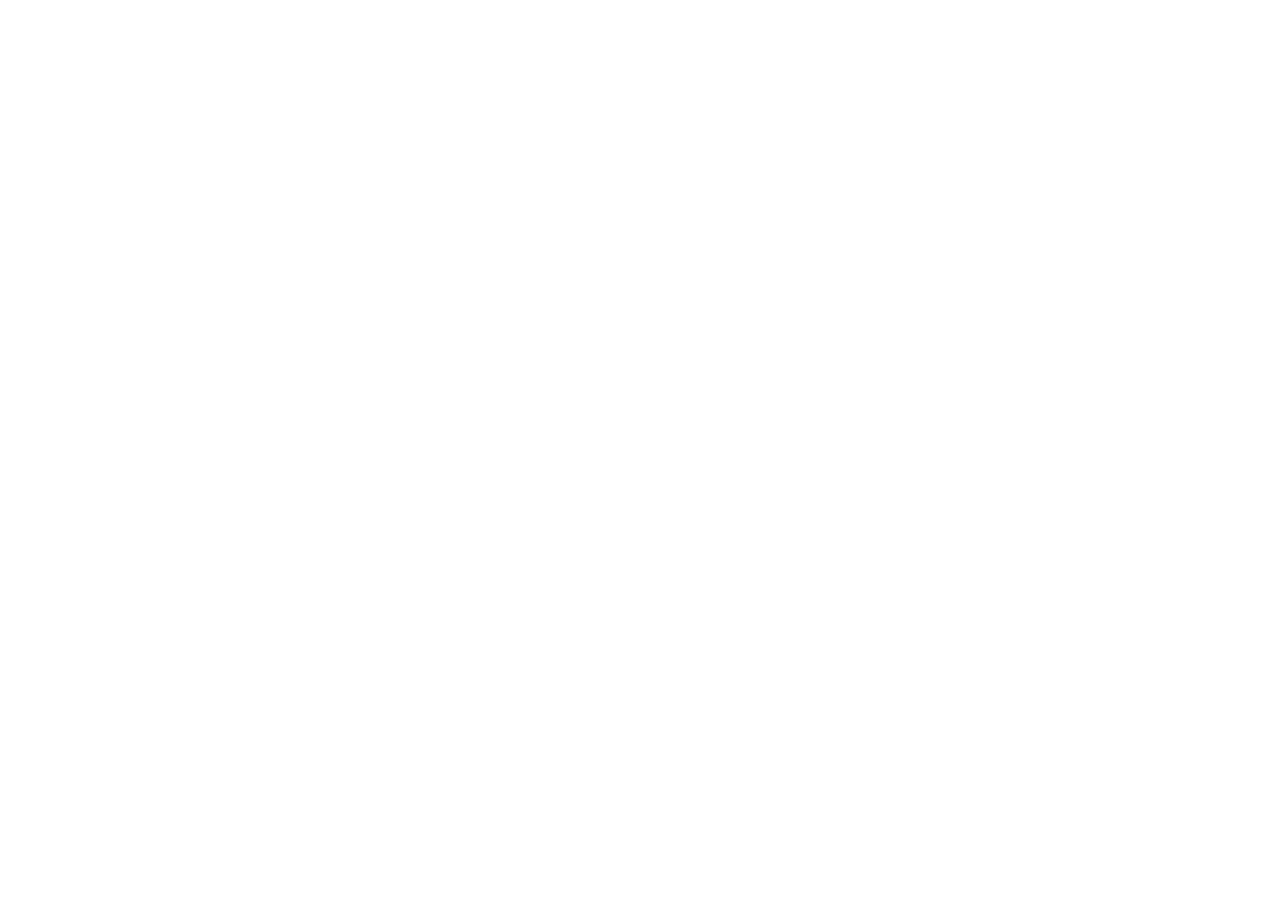
==== index.html @ 699fc35c "created index.html file" ====
<!DOCTYPE html>
<html lang="en">
<head>
    <meta charset="UTF-8">
    <meta name="viewport" content="width=device-width, initial-scale=1.0">
    <title>developer portfolio</title>
</head>
<body>
    <header>

    </header>
    <main>

    </main>
    <footer>
        
    </footer>
</body>
</html>
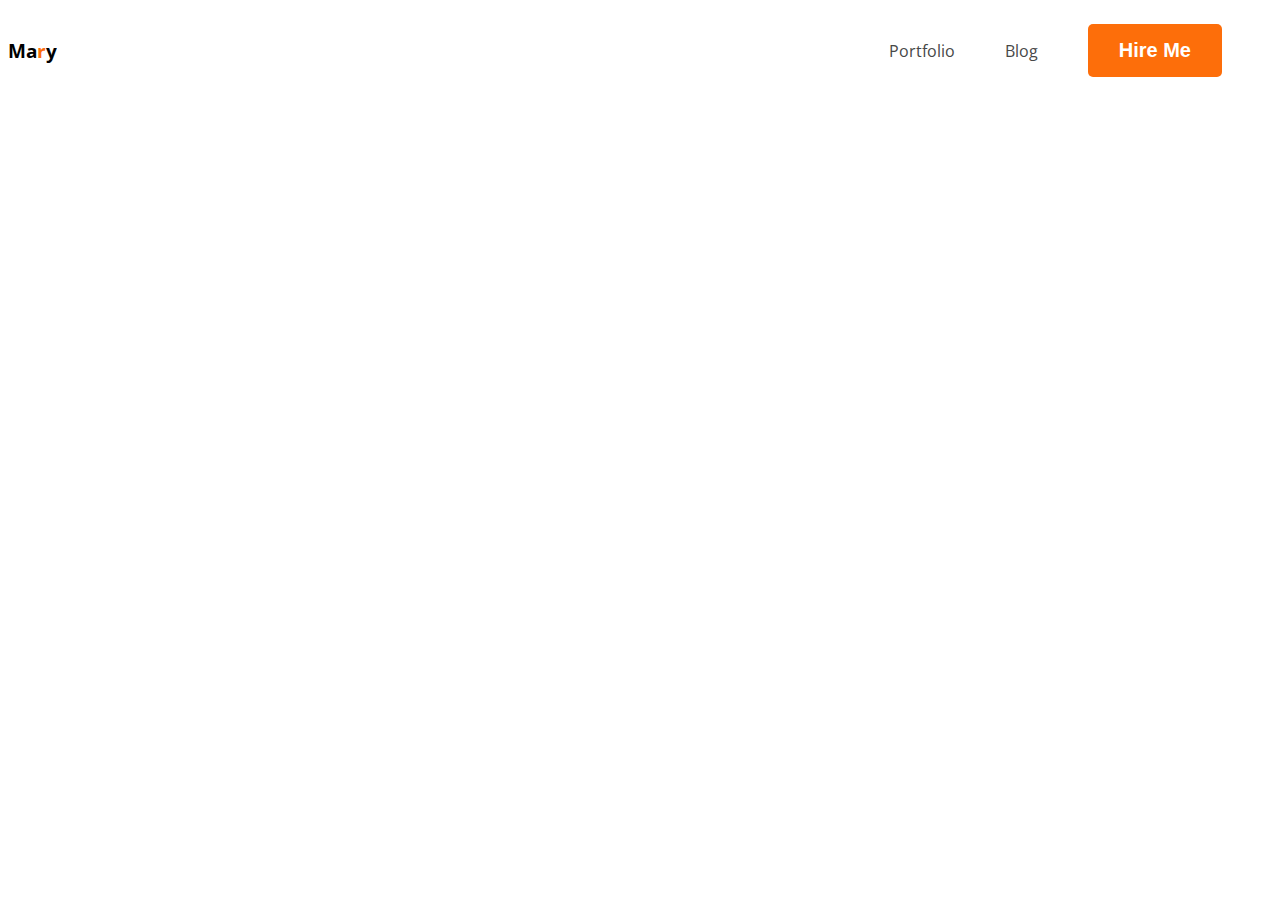
==== commit 9448c8b1: "added nav" ====
--- a/index.html
+++ b/index.html
@@ -4,10 +4,21 @@
     <meta charset="UTF-8">
     <meta name="viewport" content="width=device-width, initial-scale=1.0">
     <title>developer portfolio</title>
+    <link rel="preconnect" href="https://fonts.googleapis.com">
+<link rel="preconnect" href="https://fonts.gstatic.com" crossorigin>
+<link href="https://fonts.googleapis.com/css2?family=Open+Sans:ital,wght@0,700;0,800;1,400&display=swap" rel="stylesheet">
+    <link rel="stylesheet" href="styles/index.css">
 </head>
 <body>
     <header>
-
+<nav>
+    <h3>Ma<span class="text-primary">r</span>y</h3>
+    <ul>
+        <li><a href="">Portfolio</a></li>
+        <li><a href="">Blog</a></li>
+        <li><button class="btn-primary">Hire Me</button></li>
+    </ul>
+</nav>
     </header>
     <main>
 
--- a/styles/index.css
+++ b/styles/index.css
@@ -0,0 +1,42 @@
+
+/* common shared styles */
+body {
+    
+    font-family: 'Open Sans', sans-serif;
+}
+ .text-primary{
+    color:#FD6E0A ;
+}
+/* nav related style */
+nav{
+display: flex;
+justify-content: space-between;
+align-items: center;
+
+}
+.nav title{
+    color: #181818;
+    font-size: 45px;
+    font-weight: 800;
+}
+nav  li{ margin-right: 50px;
+    list-style: none;
+    
+}
+nav ul{
+    display: flex;
+    align-items:center ;
+}
+nav a{
+    text-decoration: none;
+    color: #474747;
+}
+.btn-primary{
+    border-radius: 5px;
+    background: #FD6E0A;
+    border: 0;
+    color: white;
+    font-size: 20px;
+    font-weight: 700;padding: 15px 31px;
+    
+}
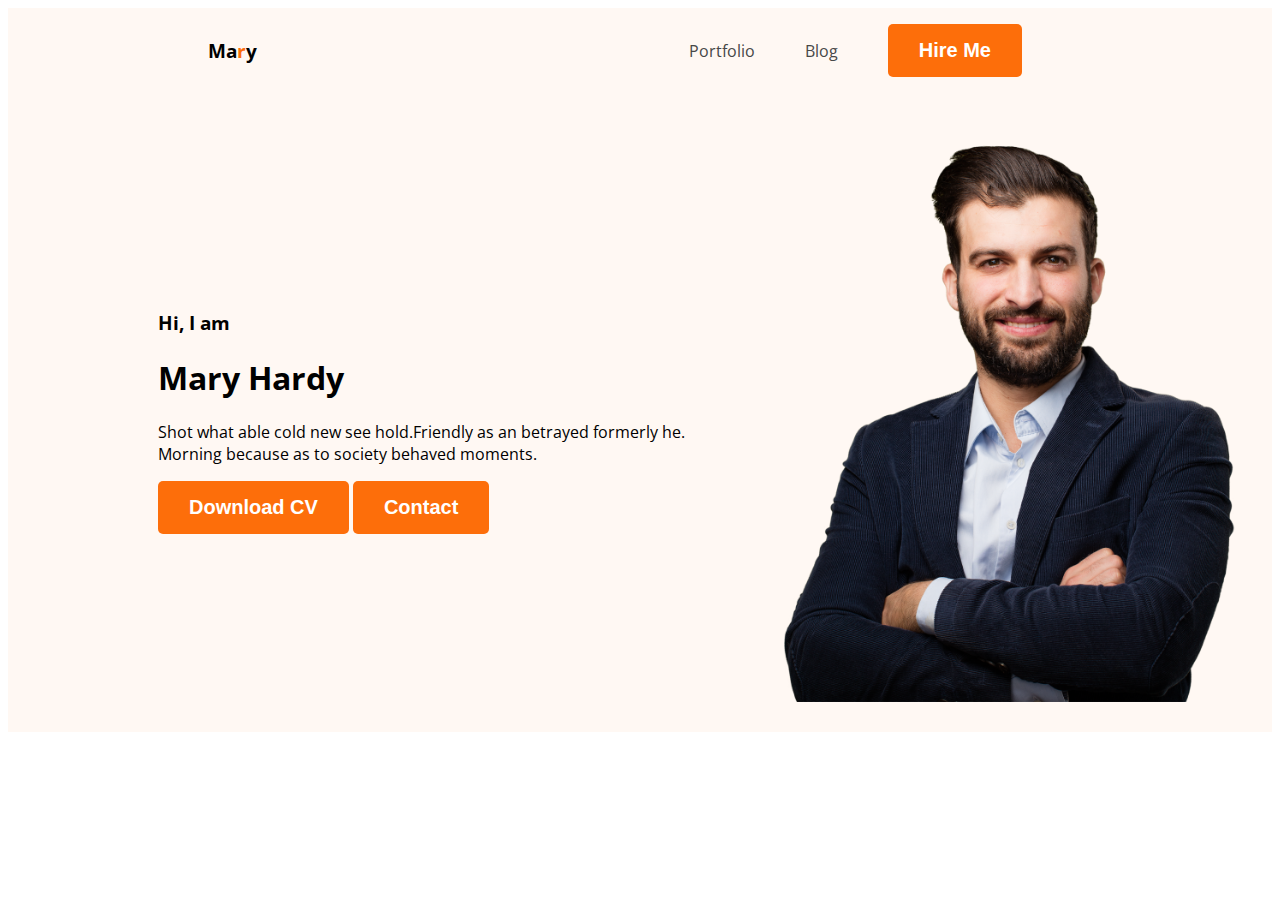
==== commit 0d592e02: "banner content added" ====
--- a/index.html
+++ b/index.html
@@ -10,7 +10,7 @@
     <link rel="stylesheet" href="styles/index.css">
 </head>
 <body>
-    <header>
+    <header class="header">
 <nav>
     <h3>Ma<span class="text-primary">r</span>y</h3>
     <ul>
@@ -19,6 +19,17 @@
         <li><button class="btn-primary">Hire Me</button></li>
     </ul>
 </nav>
+<div class="banner">
+
+    <div class="banner-content">
+        <h3 class="banner-grreting">Hi, I am </h3>
+        <h1 class="banner-title">Mary Hardy</h1>
+        <p>Shot what able cold new see hold.Friendly as an betrayed formerly he. Morning because as to society behaved moments.</p>
+        <button class="btn-primary">Download CV</button>
+        <button class="btn-primary">Contact</button>
+    </div>
+    <img class="profile-pic" src="portfolio-resources-main/images/hardy.png" alt="">
+</div>
     </header>
     <main>
 
--- a/styles/index.css
+++ b/styles/index.css
@@ -12,7 +12,7 @@
 display: flex;
 justify-content: space-between;
 align-items: center;
-
+margin: 0 200px;
 }
 .nav title{
     color: #181818;
@@ -40,3 +40,16 @@
     font-weight: 700;padding: 15px 31px;
     
 }
+/* header related style */
+.header{
+    background: #FFF8F3;
+}
+
+.banner{
+    padding: 30px  30px 30px 150px;
+    display: flex;
+    align-items: center;
+}
+.banner .profile-pic{
+    width: 500px;
+}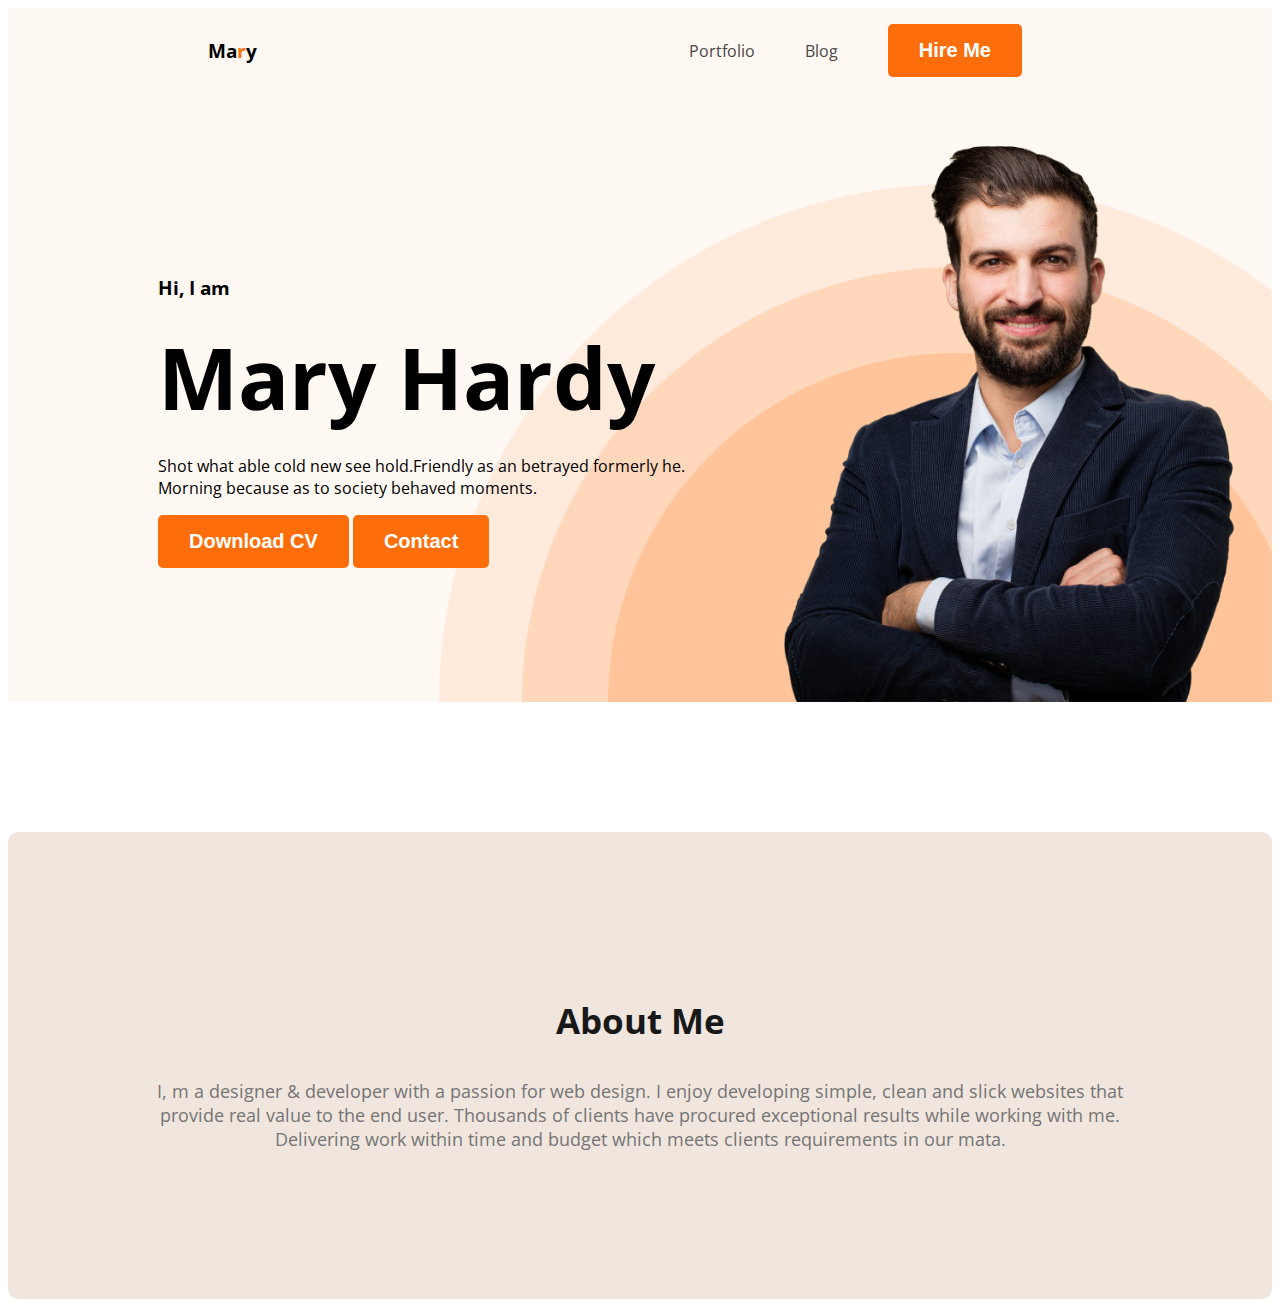
==== commit 6bf537e3: "about section created" ====
--- a/index.html
+++ b/index.html
@@ -21,18 +21,24 @@
 </nav>
 <div class="banner">
 
-    <div class="banner-content">
+    <div class="">
         <h3 class="banner-grreting">Hi, I am </h3>
         <h1 class="banner-title">Mary Hardy</h1>
-        <p>Shot what able cold new see hold.Friendly as an betrayed formerly he. Morning because as to society behaved moments.</p>
+        <p class="banner-discription">Shot what able cold new see hold.Friendly as an betrayed formerly he. Morning because as to society behaved moments.</p>
         <button class="btn-primary">Download CV</button>
         <button class="btn-primary">Contact</button>
     </div>
     <img class="profile-pic" src="portfolio-resources-main/images/hardy.png" alt="">
+    
 </div>
     </header>
     <main>
-
+<section class="about">
+    <h3 class="section-title">About Me</h3>
+    <p class="section-description">
+        I, m a designer & developer with a passion for web design. I enjoy developing simple, clean and slick websites that provide real value to the end user. Thousands of clients have procured exceptional results while working with me. Delivering work within time and budget which meets clients requirements in our mata.
+    </p>
+</section>
     </main>
     <footer>
         
--- a/styles/index.css
+++ b/styles/index.css
@@ -37,19 +37,63 @@
     border: 0;
     color: white;
     font-size: 20px;
-    font-weight: 700;padding: 15px 31px;
+    font-weight: 700;
+    padding: 15px 31px;
+    
+}
+
+.section-title{
+    color: #181818;
+    text-align: center;
+    font-size: 35px;
+    font-weight: 700;
+}
+.section-description{
+    color:#757575;
+    text-align: center;
+    font-size: 18px;
     
 }
 /* header related style */
 .header{
     background: #FFF8F3;
+    background-image: url(../portfolio-resources-main/images/header_bg.png);
+    background-repeat: no-repeat;
+    background-position: bottom right;
+
 }
 
 .banner{
-    padding: 30px  30px 30px 150px;
+    padding: 30px  30px 0px 150px;
     display: flex;
     align-items: center;
+    justify-content: space-between;
+}
+.banner-content{
+    max-width: 500px;
 }
 .banner .profile-pic{
     width: 500px;
+}
+.banner-greeting{
+    font-size: 45px;
+    color:#474747;
+    margin: bottom 0; 
+}
+.banner-title{
+    font-size: 85px;
+    font-weight: 700px;
+    margin-top: 5px;
+    margin-bottom: 20px;
+}
+
+/* main section styles */
+
+/* about section styles */
+.about{
+    padding: 130px;
+    border-radius: 10px;
+    background: #f1e6de;
+    margin-top: 130px;
+    
 }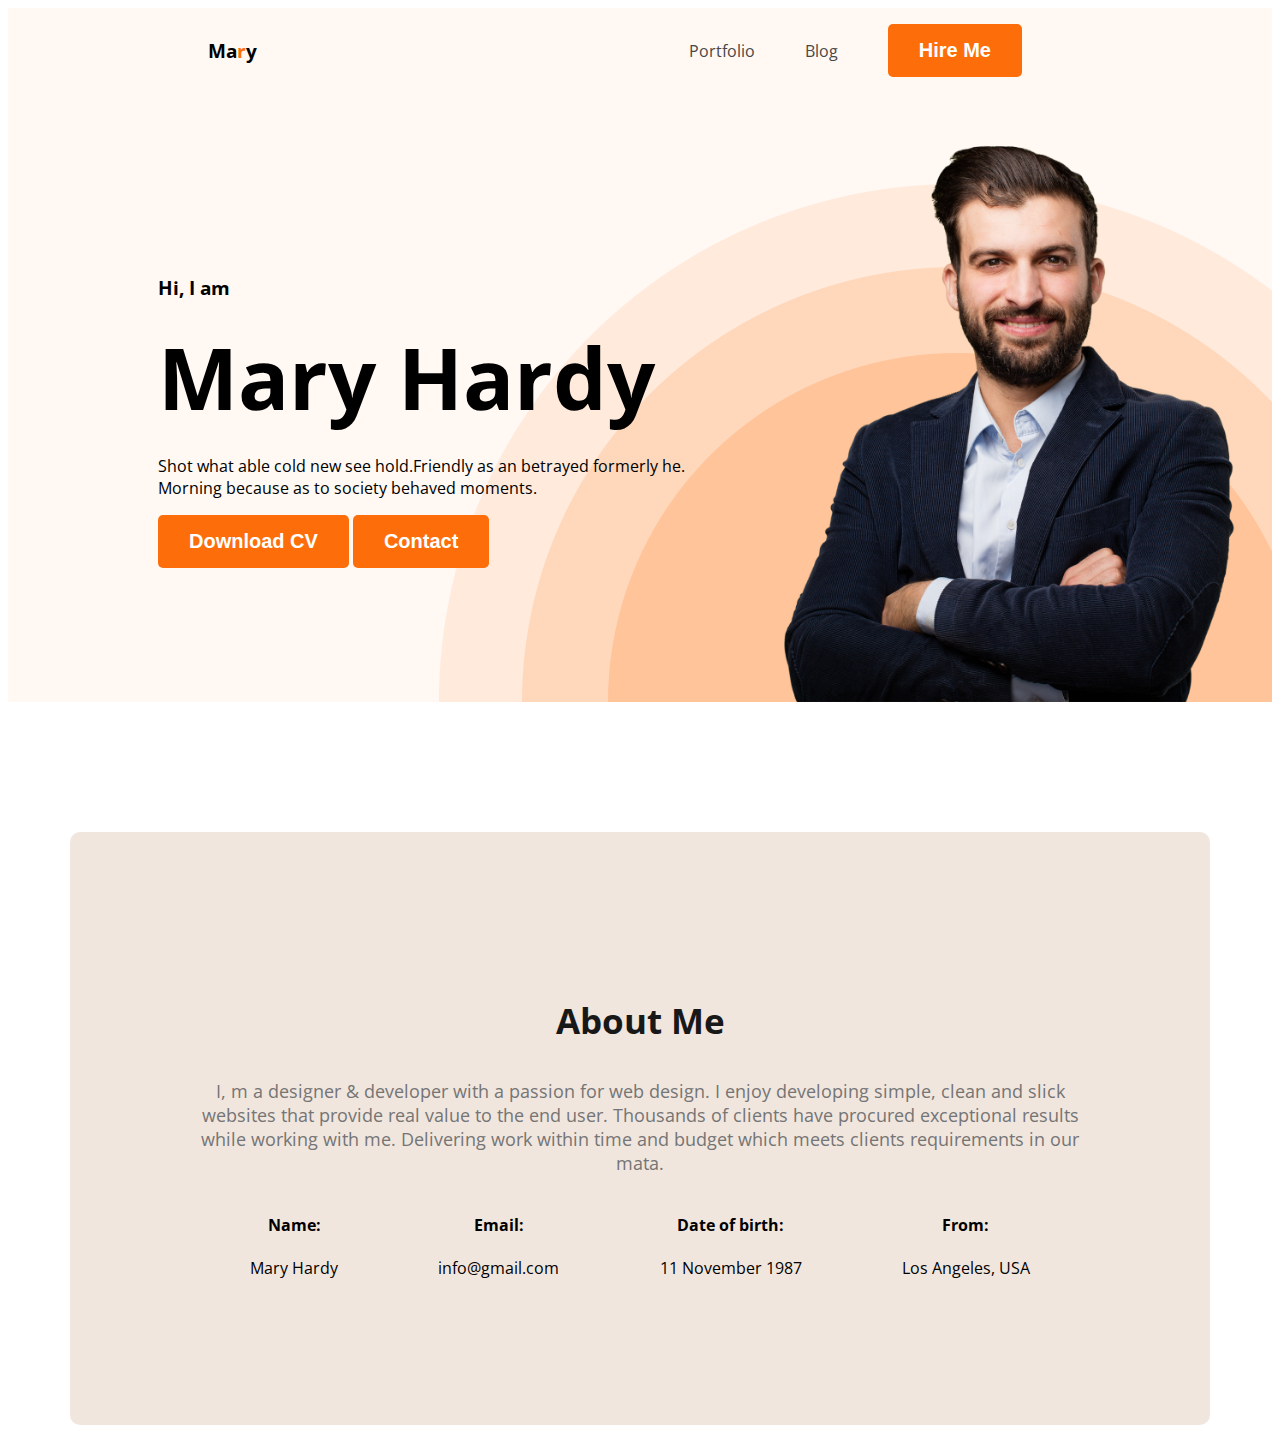
==== commit a440a50d: "added about information" ====
--- a/index.html
+++ b/index.html
@@ -38,6 +38,29 @@
     <p class="section-description">
         I, m a designer & developer with a passion for web design. I enjoy developing simple, clean and slick websites that provide real value to the end user. Thousands of clients have procured exceptional results while working with me. Delivering work within time and budget which meets clients requirements in our mata.
     </p>
+    <div class="about-info-container">
+        <!-- .about-info*4>h4.info-title+p.info-description -->
+        <div class="about-info">
+            <h4 class="info-title">Name:
+                 </h4>
+            <p class="info-description">Mary Hardy</p>
+        </div>
+        <div class="about-info">
+            <h4 class="info-title">Email:
+                </h4>
+            <p class="info-description">info@gmail.com</p>
+        </div>
+        <div class="about-info">
+            <h4 class="info-title">Date of birth:
+                </h4>
+            <p class="info-description">11 November 1987</p>
+        </div>
+        <div class="about-info">
+            <h4 class="info-title">From:
+                </h4>
+            <p class="info-description">Los Angeles, USA</p>
+        </div>
+    </div>
 </section>
     </main>
     <footer>
--- a/styles/index.css
+++ b/styles/index.css
@@ -88,6 +88,10 @@
 }
 
 /* main section styles */
+main{
+    max-width: 1140px;
+    margin: 0 auto;
+}
 
 /* about section styles */
 .about{
@@ -96,4 +100,11 @@
     background: #f1e6de;
     margin-top: 130px;
     
+}
+.about-info-container{
+    display: flex;
+    justify-content: space-around;
+}
+.about-info{
+    text-align: center;
 }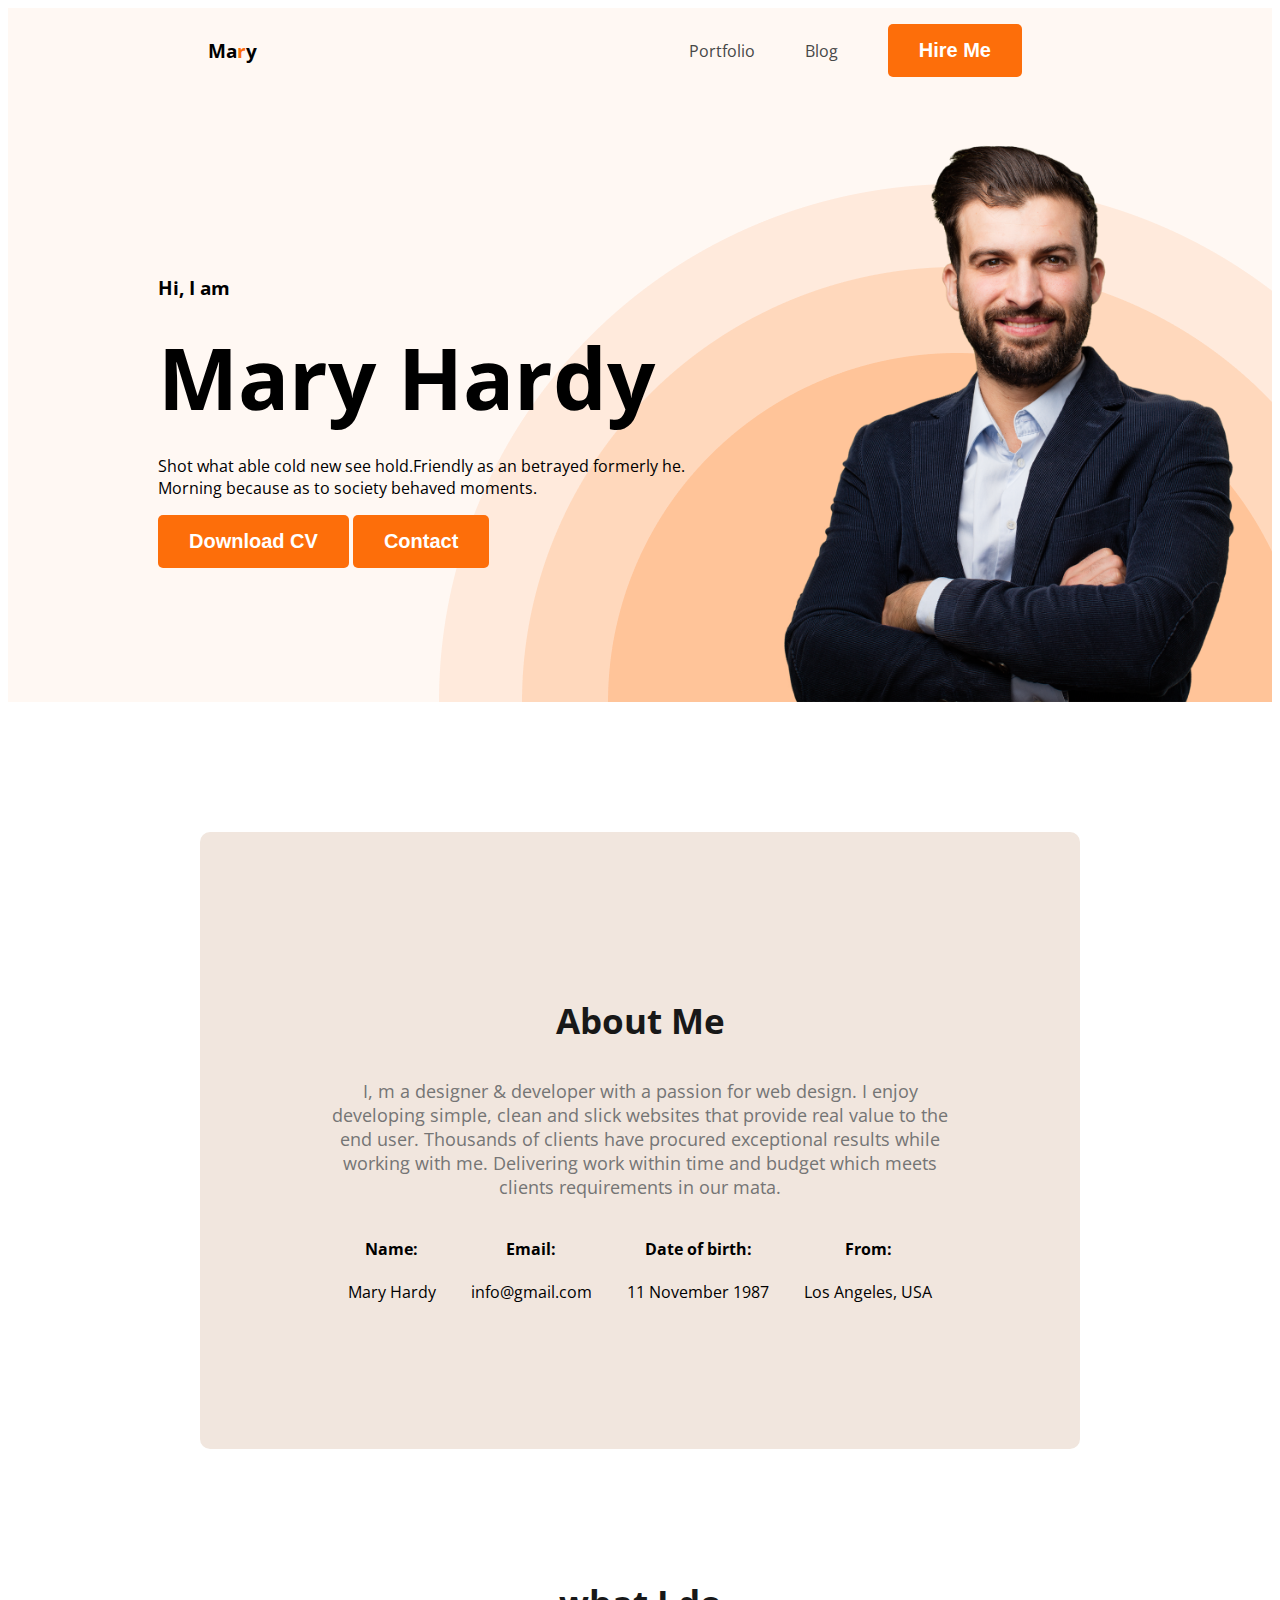
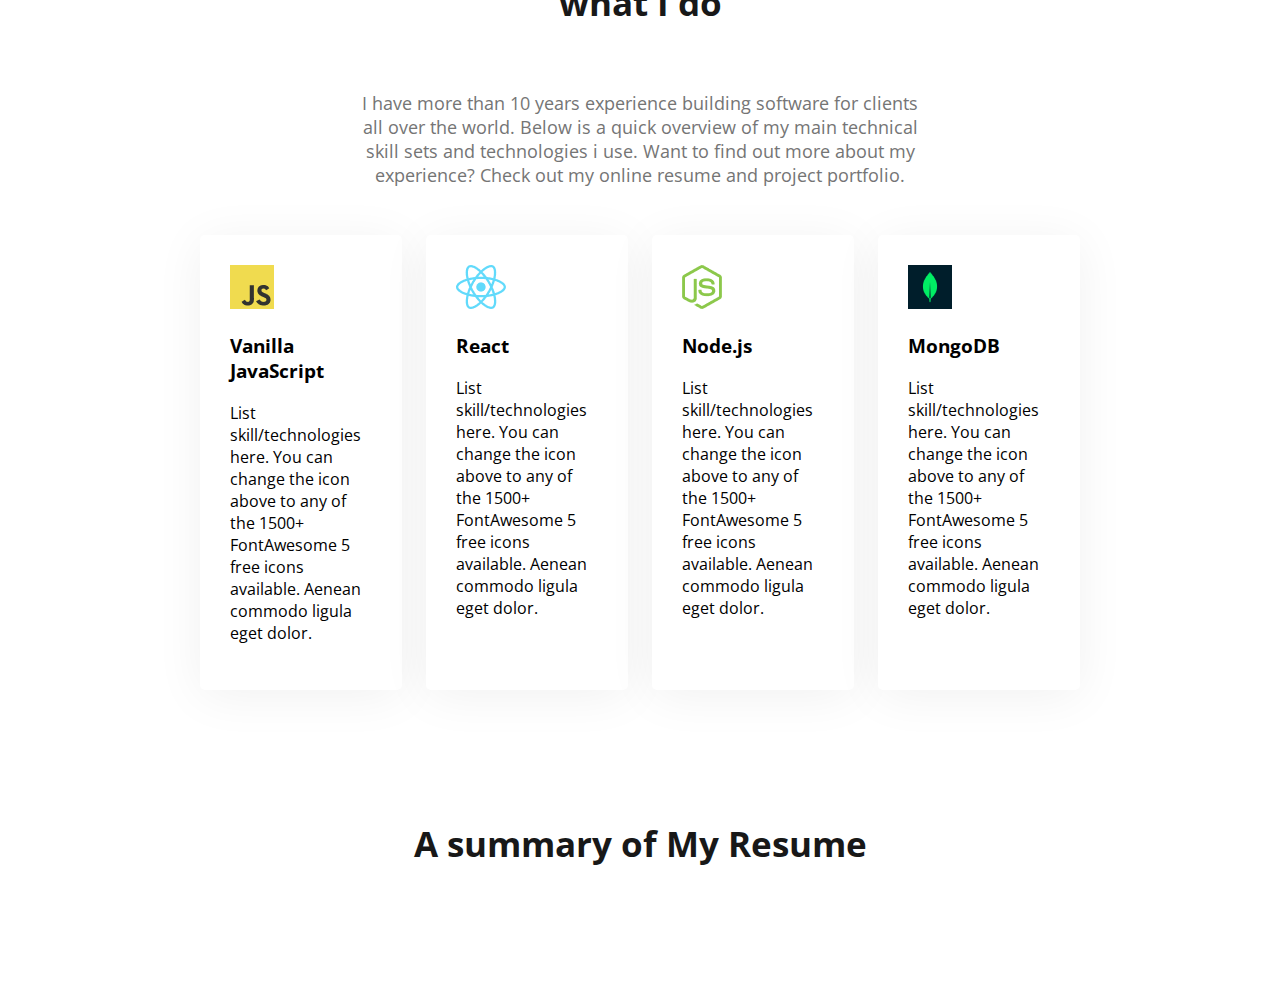
==== commit a9967c98: "added skill related description" ====
--- a/index.html
+++ b/index.html
@@ -62,6 +62,47 @@
         </div>
     </div>
 </section>
+
+<!-- what I do section start -->
+<section>
+<h3 class="section-title">what I do</h3>
+<p id="what-i-do" class="section-description">I have more than 10 years experience building software for clients all over the world. Below is a quick overview of my main technical skill sets and technologies i use. Want to find out more about my experience? Check out my online resume and project portfolio.
+
+</p>
+
+<div class="skill-container">
+
+    <!-- ,skill*4>img+.skill-title+p.skill-description -->
+
+    <div class="skill">
+        <img src="portfolio-resources-main/images/icons/js.png" alt="">
+        <h3 class="skill-title">Vanilla JavaScript</h3>
+        <p class="skill-description">List skill/technologies here. You can change the icon above to any of the 1500+ FontAwesome 5 free icons available. Aenean commodo ligula eget dolor.</p>
+    </div>
+    <div class="skill">
+        <img src="portfolio-resources-main/images/icons/react.png" alt="">
+        <h3 class="skill-title">React</h3>
+        <p class="skill-description">List skill/technologies here. You can change the icon above to any of the 1500+ FontAwesome 5 free icons available. Aenean commodo ligula eget dolor.</p>
+    </div>
+    <div class="skill">
+        <img src="portfolio-resources-main/images/icons/nodejs.png" alt="">
+        <h3 class="skill-title">Node.js</h3>
+        <p class="skill-description">List skill/technologies here. You can change the icon above to any of the 1500+ FontAwesome 5 free icons available. Aenean commodo ligula eget dolor.</p>
+    </div>
+    <div class="skill">
+        <img src="portfolio-resources-main/images/icons/mongo.png" alt="">
+        <h3 class="skill-title">MongoDB</h3>
+        <p class="skill-description">List skill/technologies here. You can change the icon above to any of the 1500+ FontAwesome 5 free icons available. Aenean commodo ligula eget dolor.</p>
+    </div>
+</div>
+
+</section>
+
+<!-- Resume Section -->
+
+<section>
+    <h3 class="section-title">A summary of My Resume</h3>
+</section>
     </main>
     <footer>
         
--- a/styles/index.css
+++ b/styles/index.css
@@ -92,6 +92,9 @@
     max-width: 1140px;
     margin: 0 auto;
 }
+main section{
+    margin: 130px;
+}
 
 /* about section styles */
 .about{
@@ -107,4 +110,22 @@
 }
 .about-info{
     text-align: center;
-}+}
+/* skill related styles */
+#what-i-do{
+    padding: 30px 150px;
+}
+.skill-container{
+display: flex;
+gap: 24px;
+}
+.skill{
+    padding: 30px;
+    border-radius: 5px;
+background: #FFF;
+box-shadow: 0px 6px 50px 0px rgba(0, 0, 0, 0.06);
+}
+.skill-description{
+    
+}
+
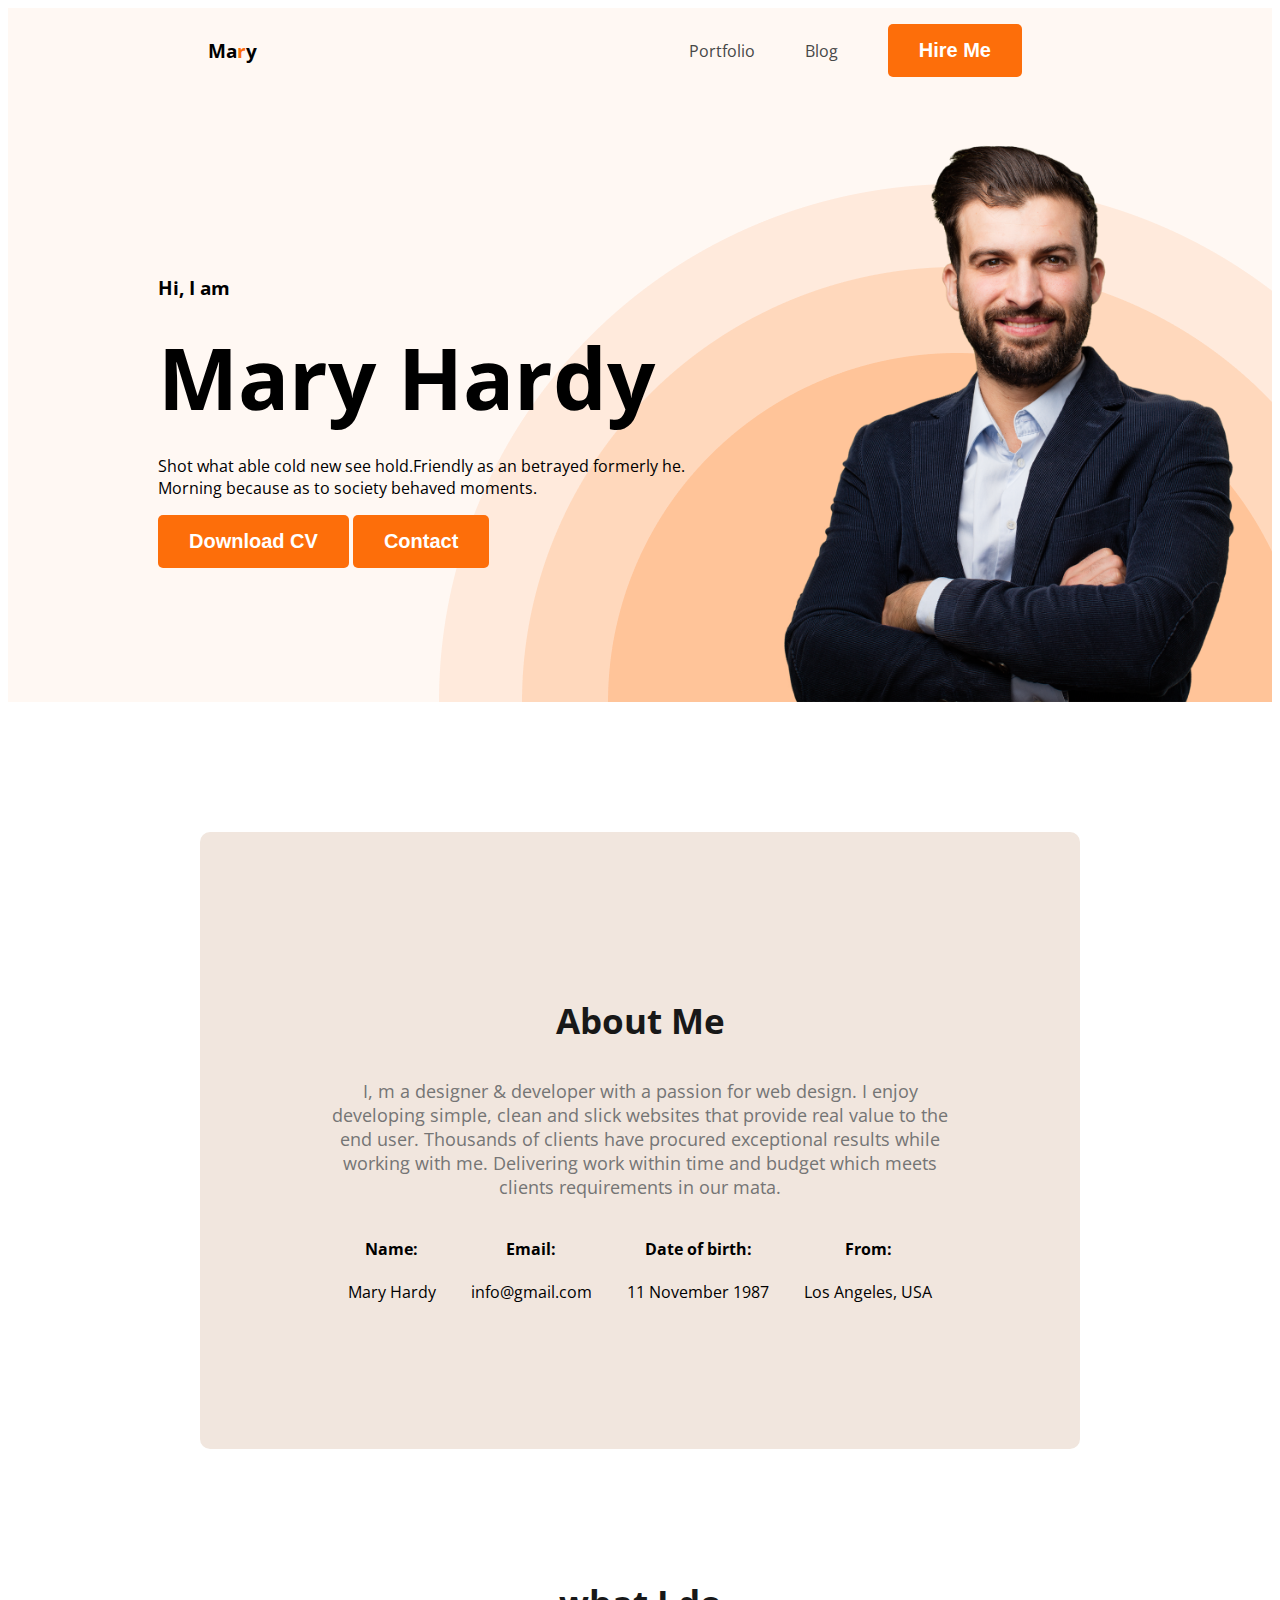
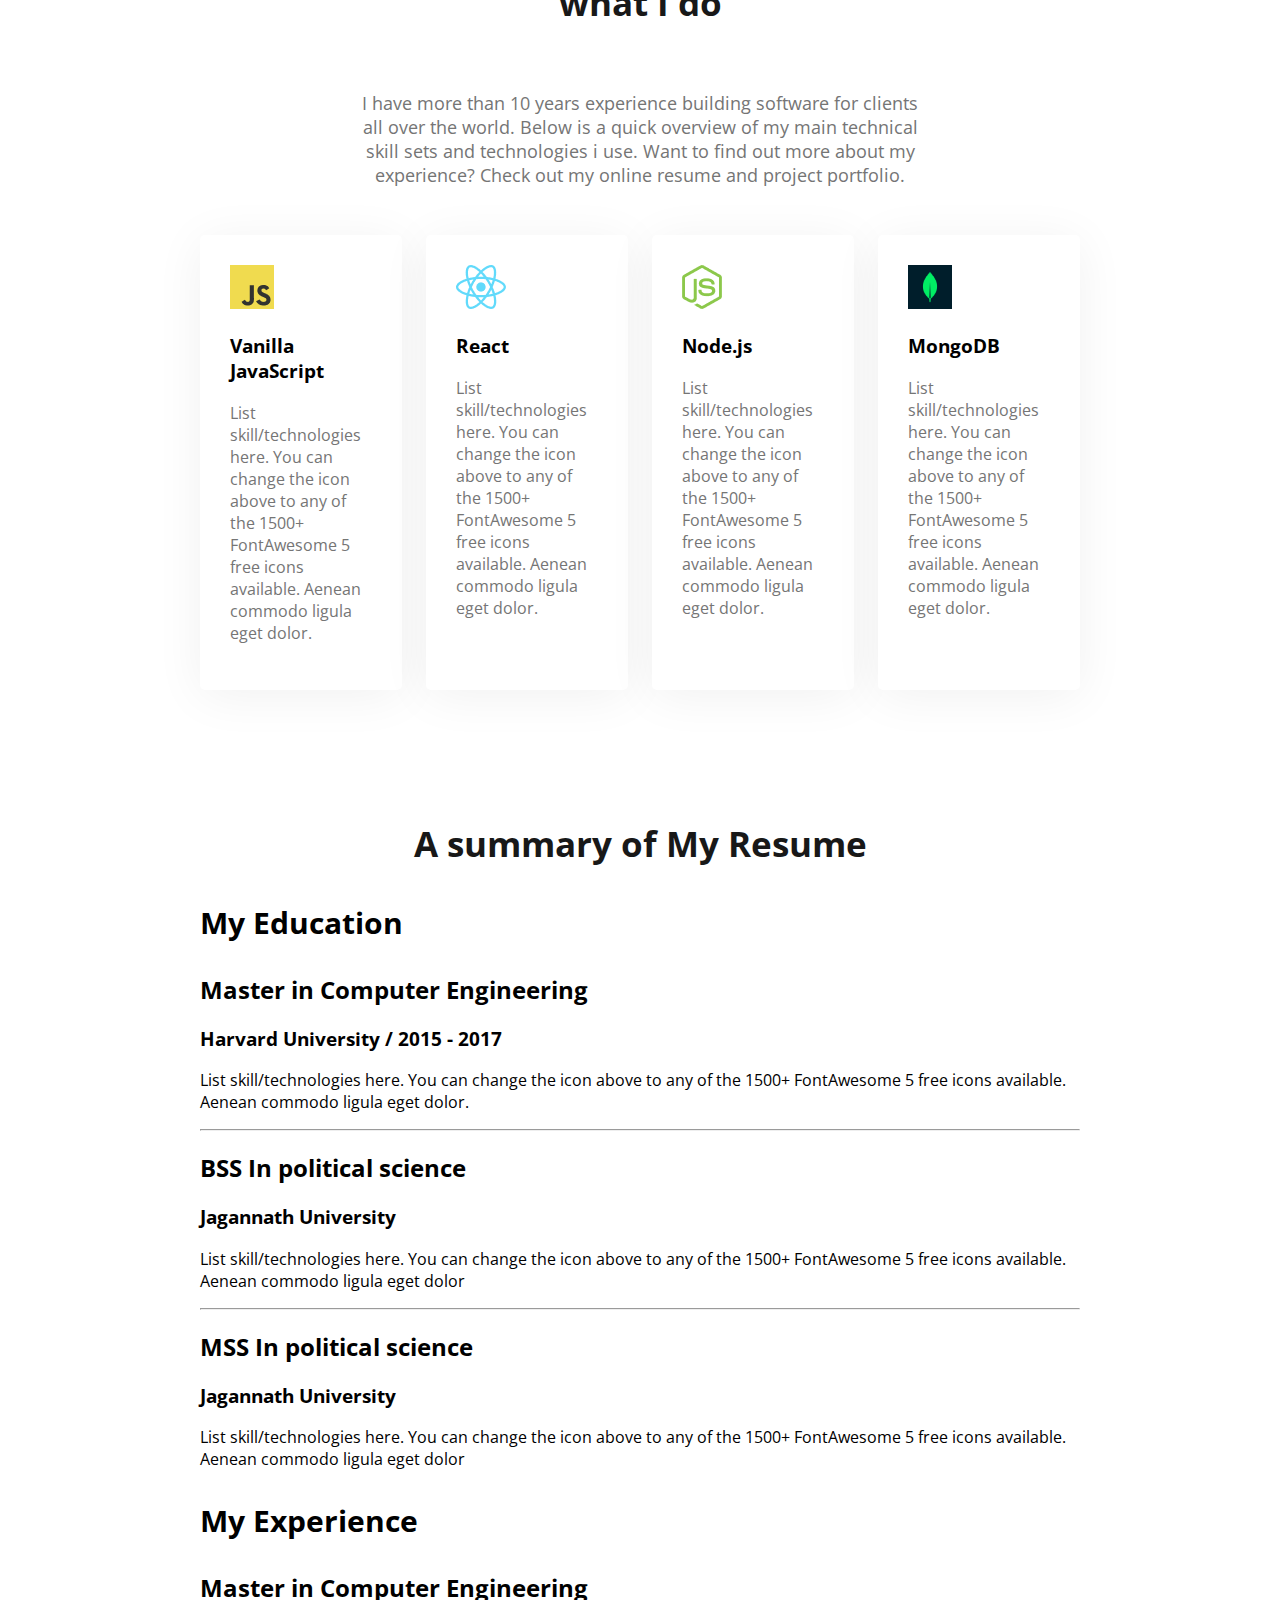
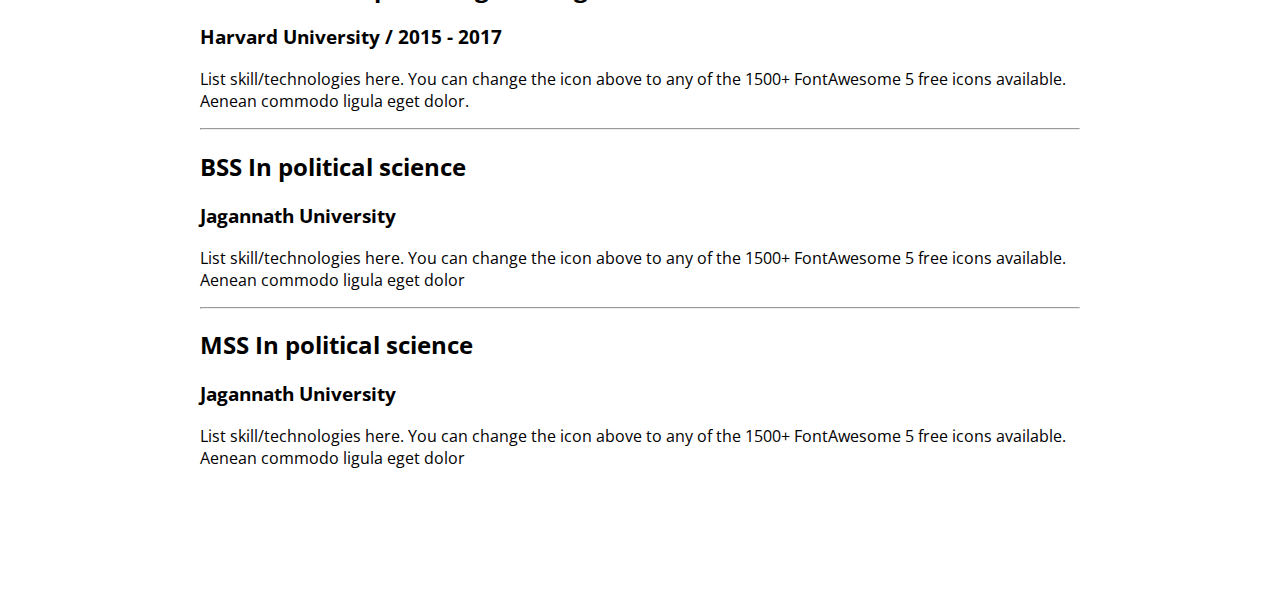
==== commit 7f9aa51d: "profile-resume added" ====
--- a/index.html
+++ b/index.html
@@ -102,6 +102,54 @@
 
 <section>
     <h3 class="section-title">A summary of My Resume</h3>
+    <div class="resume-column">
+        <h3 class="resume-column-title">My Education</h3>
+        
+        <div class="resume-item">
+            <h2 class="resume-item-title">Master in Computer Engineering</h2>
+            <h3 class="resume-item-institute">Harvard University / 2015 - 2017</h3>
+            <p class="resume-item-description ">List skill/technologies here. You can change the icon above 
+                to any of the 1500+ FontAwesome 5 free icons available. Aenean commodo ligula eget dolor.</p>
+        </div>
+        <hr>
+        <div class="resume-item">
+            <h2 class="resume-item-title">BSS In political science</h2>
+            <h3 class="resume-item-institute"> Jagannath University</h3>
+            <p class="resume-item-description ">List skill/technologies here. You can change the icon above 
+                to any of the 1500+ FontAwesome 5 free icons available. Aenean commodo ligula eget dolor</p>
+        </div>
+        <hr>
+        <div class="resume-item">
+            <h2 class="resume-item-title">MSS In political science</h2>
+            <h3 class="resume-item-institute">Jagannath University</h3>
+            <p class="resume-item-description ">List skill/technologies here. You can change the icon above 
+                to any of the 1500+ FontAwesome 5 free icons available. Aenean commodo ligula eget dolor</p>
+        </div>
+    </div>
+    <div class="resume-column">
+        <h3 class="resume-column-title">My Experience</h3>
+        <div class="resume-item">
+            <h2 class="resume-item-title">Master in Computer Engineering</h2>
+            <h3 class="resume-item-institute">Harvard University / 2015 - 2017</h3>
+            <p class="resume-item-description ">List skill/technologies here. You can change the icon above 
+                to any of the 1500+ FontAwesome 5 free icons available. Aenean commodo ligula eget dolor.</p>
+        </div>
+        <hr>
+        <div class="resume-item">
+            <h2 class="resume-item-title">BSS In political science</h2>
+            <h3 class="resume-item-institute"> Jagannath University</h3>
+            <p class="resume-item-description ">List skill/technologies here. You can change the icon above 
+                to any of the 1500+ FontAwesome 5 free icons available. Aenean commodo ligula eget dolor</p>
+        </div>
+        <hr>
+        <div class="resume-item">
+            <h2 class="resume-item-title">MSS In political science</h2>
+            <h3 class="resume-item-institute">Jagannath University</h3>
+            <p class="resume-item-description ">List skill/technologies here. You can change the icon above 
+                to any of the 1500+ FontAwesome 5 free icons available. Aenean commodo ligula eget dolor</p>
+        </div>
+
+    </div>
 </section>
     </main>
     <footer>
--- a/styles/index.css
+++ b/styles/index.css
@@ -126,6 +126,14 @@
 box-shadow: 0px 6px 50px 0px rgba(0, 0, 0, 0.06);
 }
 .skill-description{
-    
+   color: #757575; 
 }
 
+/* resume section styles */
+.resume-column-title{
+    color: var #474747;
+    font-size: 30px;
+    font-weight: 700;
+
+}
+
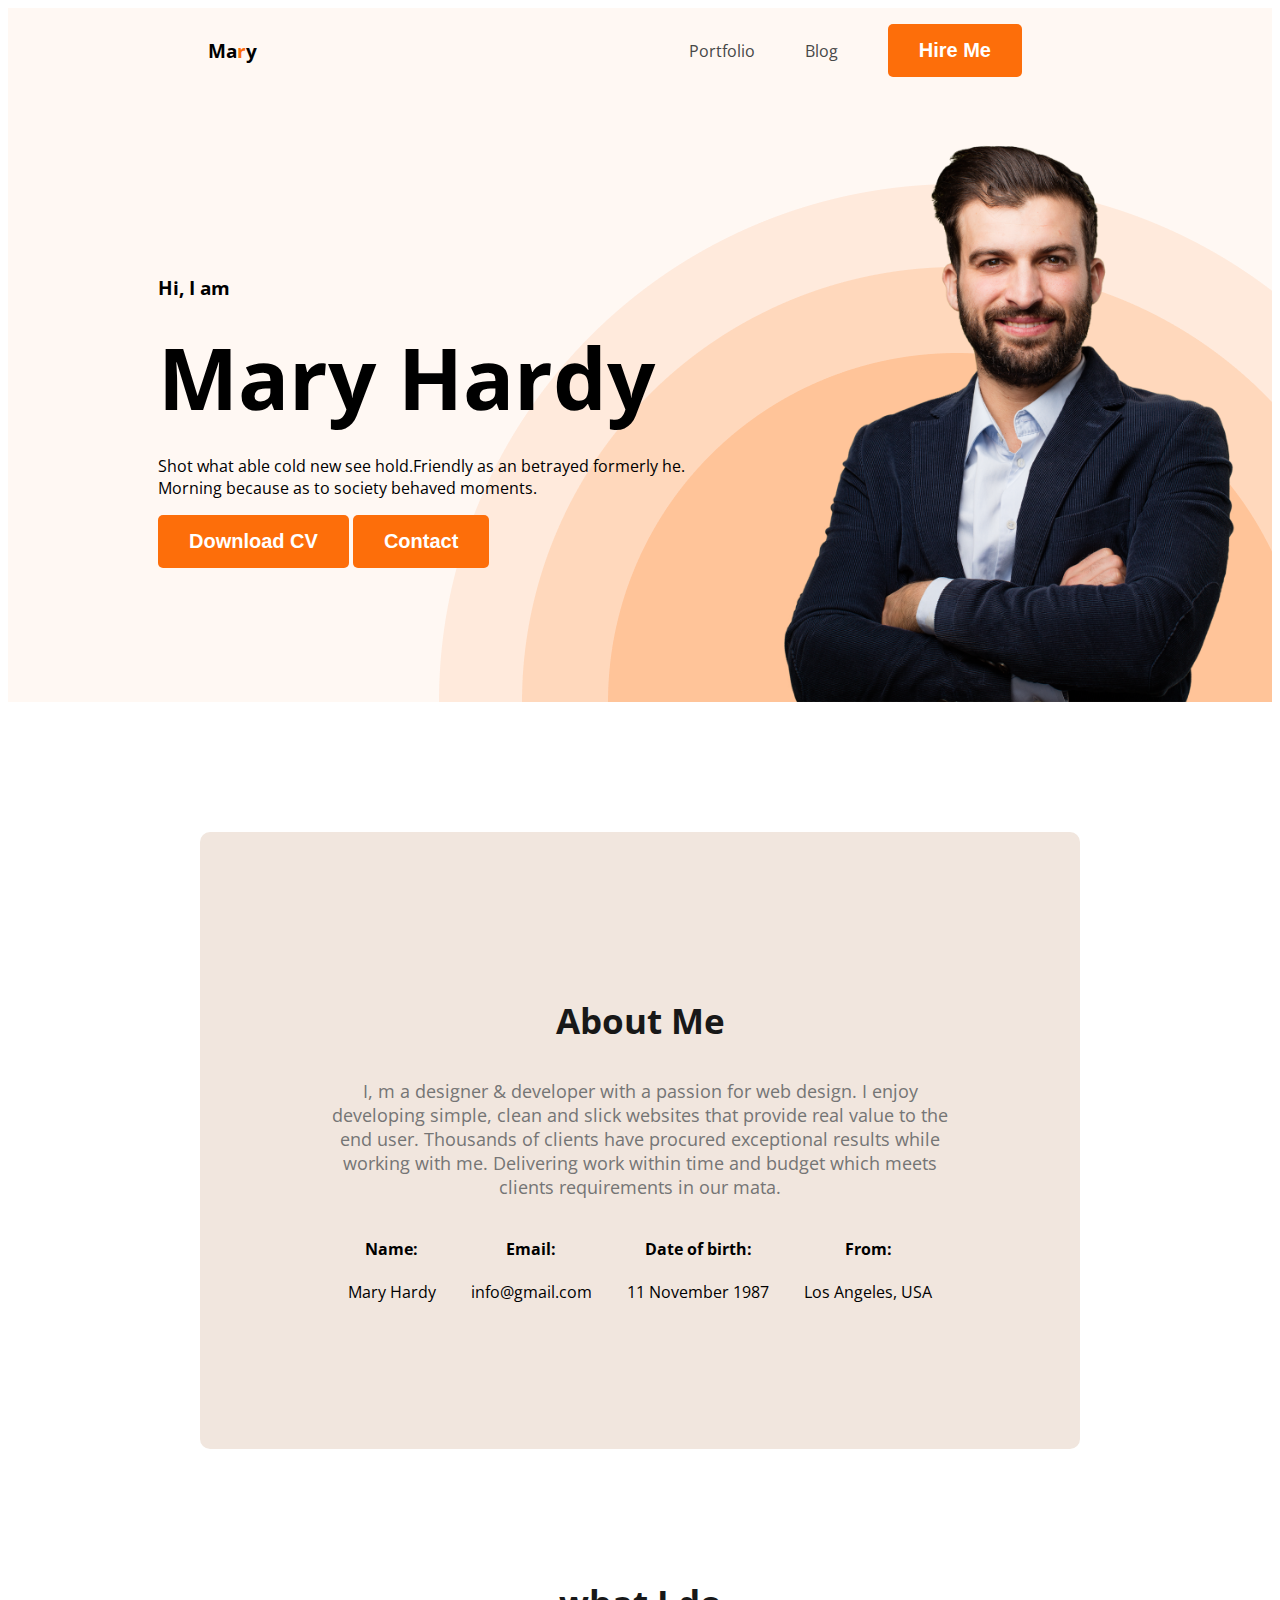
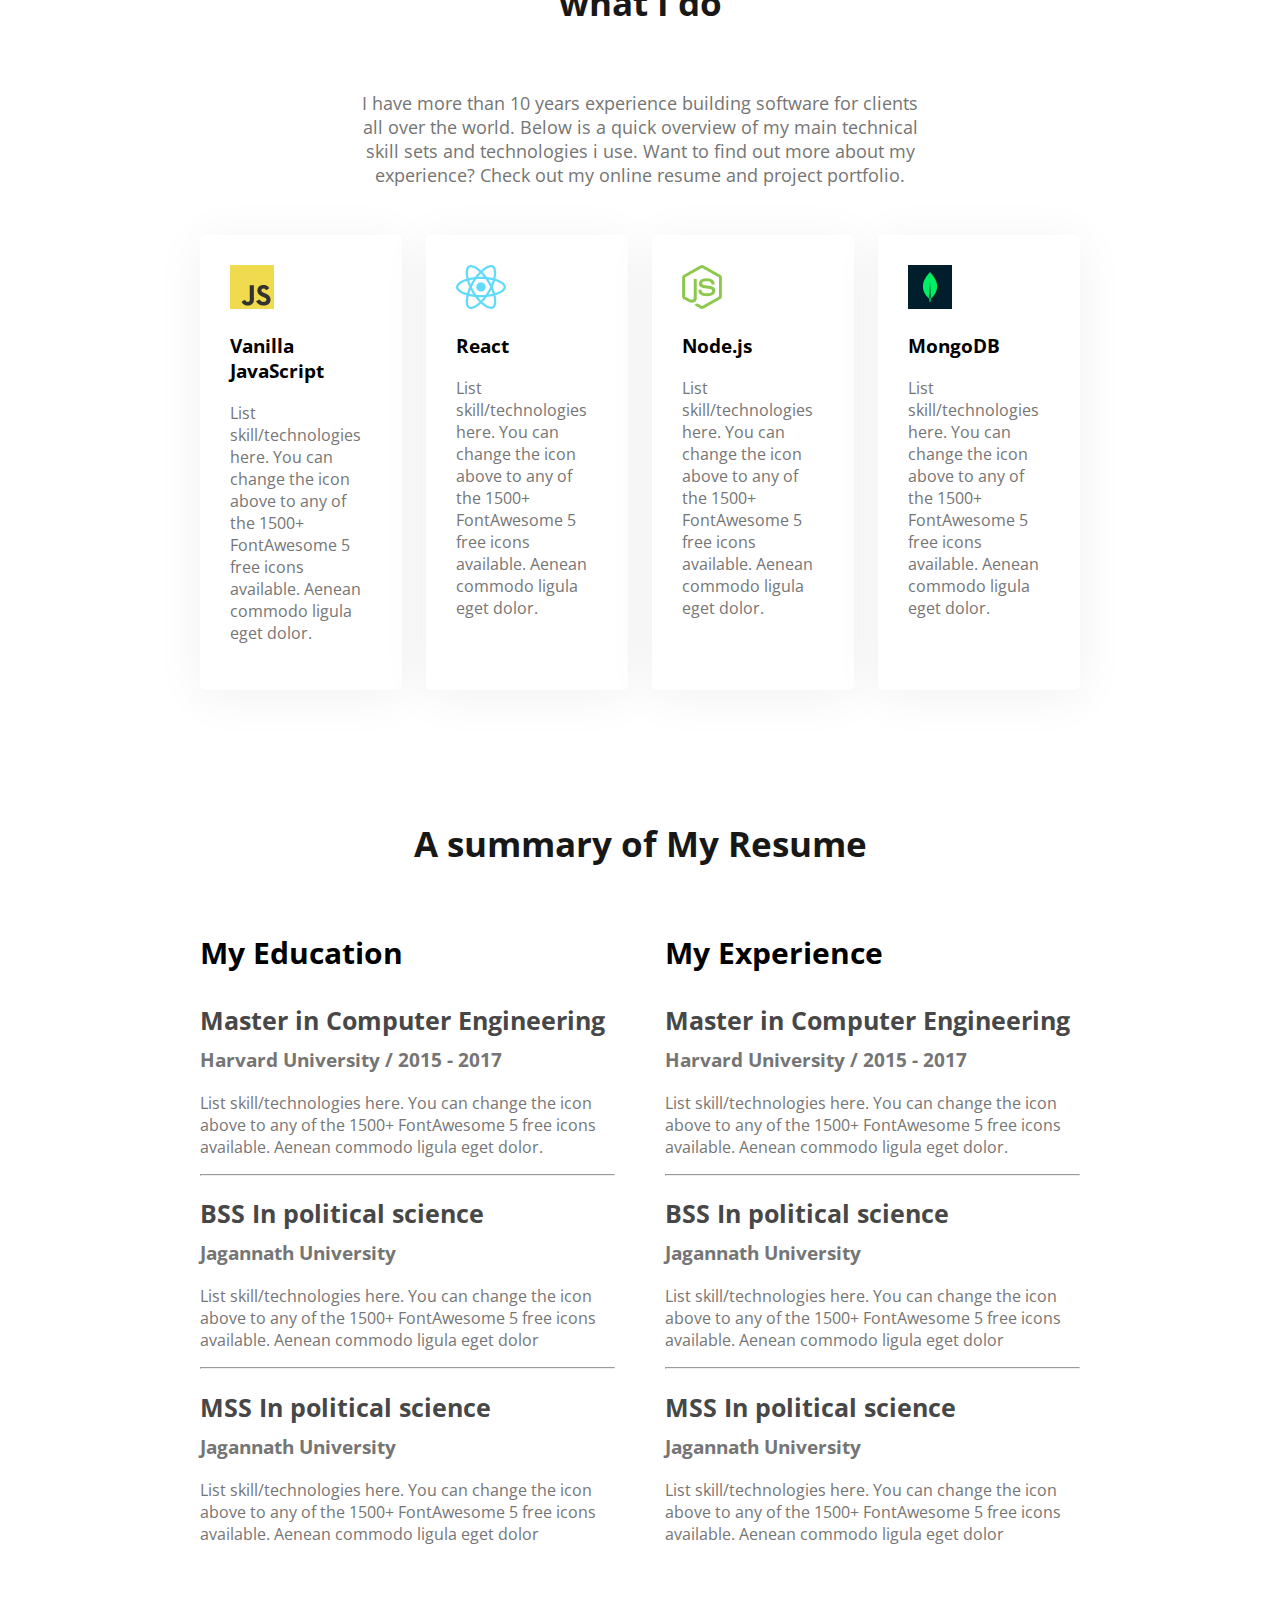
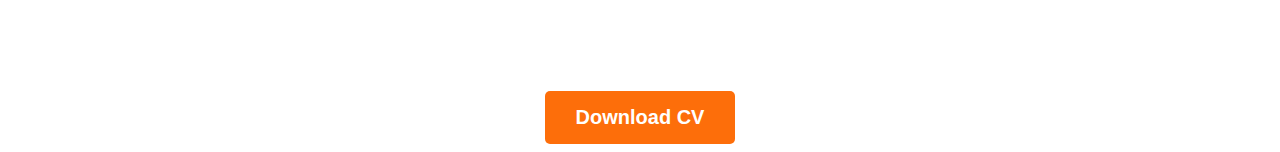
==== commit b74516ad: "resume style end" ====
--- a/index.html
+++ b/index.html
@@ -102,6 +102,8 @@
 
 <section>
     <h3 class="section-title">A summary of My Resume</h3>
+
+    <div class="resume-container">
     <div class="resume-column">
         <h3 class="resume-column-title">My Education</h3>
         
@@ -150,7 +152,13 @@
         </div>
 
     </div>
+
 </section>
+
+ <div class="download-cv">
+        <button class="btn-primary">Download CV</button>
+    </div>
+    
     </main>
     <footer>
         
--- a/styles/index.css
+++ b/styles/index.css
@@ -136,4 +136,27 @@
     font-weight: 700;
 
 }
+.resume-container{
+    display: flex;
+    gap:50px
+}
+.resume-item-title
+{
+    color:#474747;
+    font-size: 25px;
+    font-weight: 700;
+    margin-bottom: 10px ;
+}
 
+.resume-item-institute{
+margin-bottom: 20px;
+margin-top: 0px;
+
+}
+.resume-item-description, .resume-item-institute{
+    color:#757575
+}
+.download-cv{
+    text-align: center;
+    margin-top: 50px;
+}